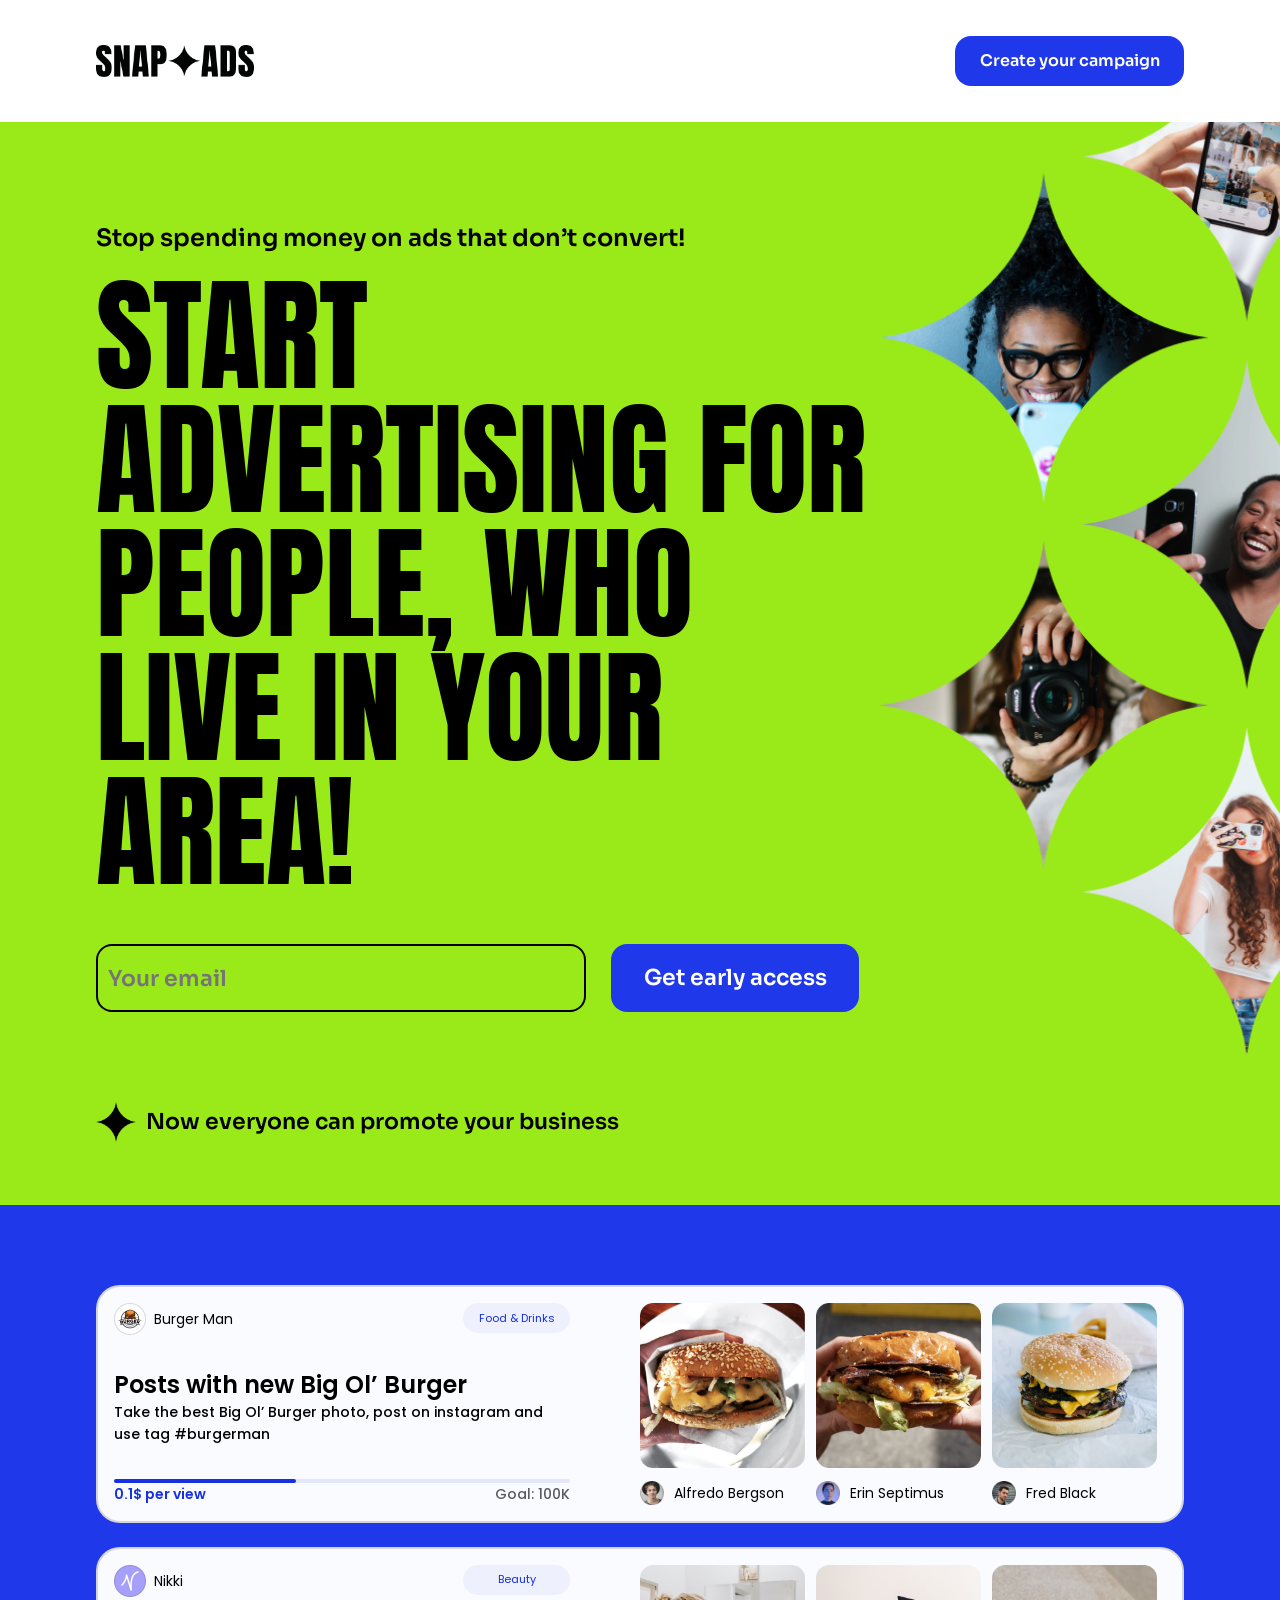
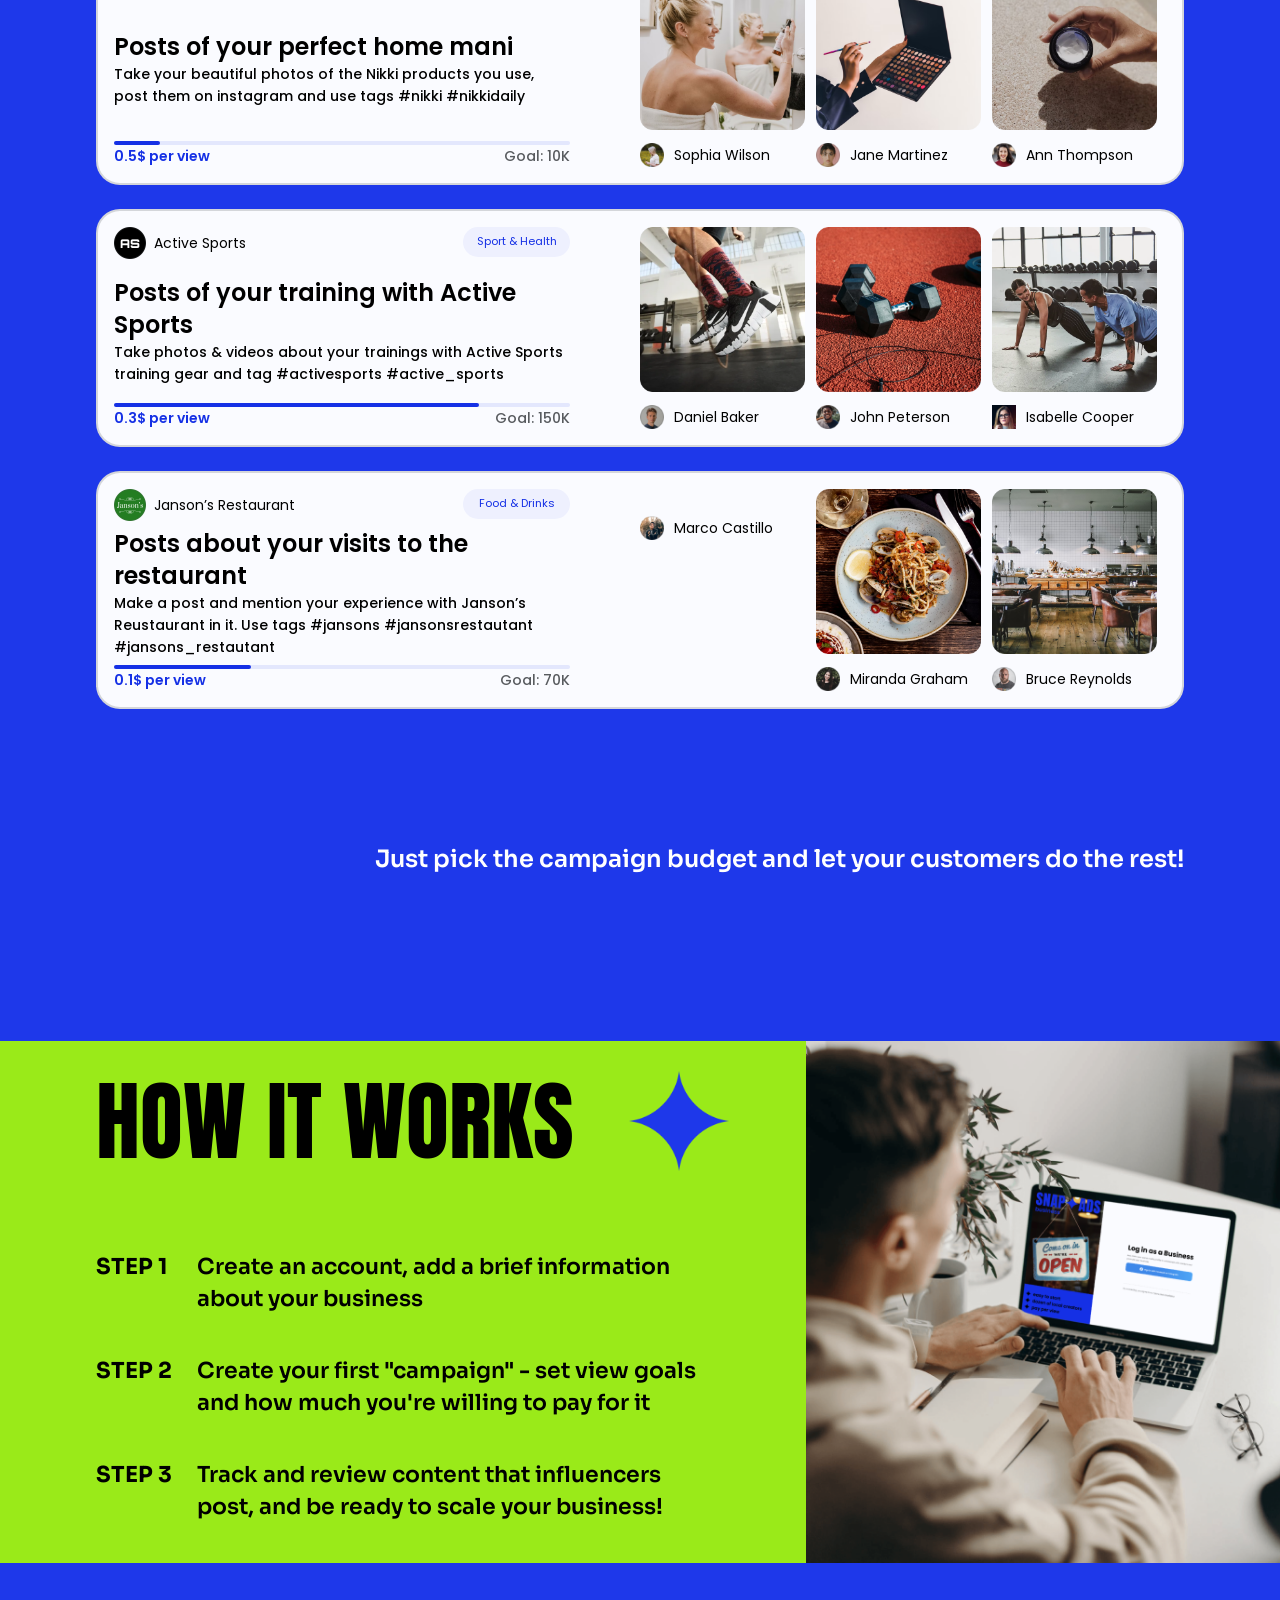
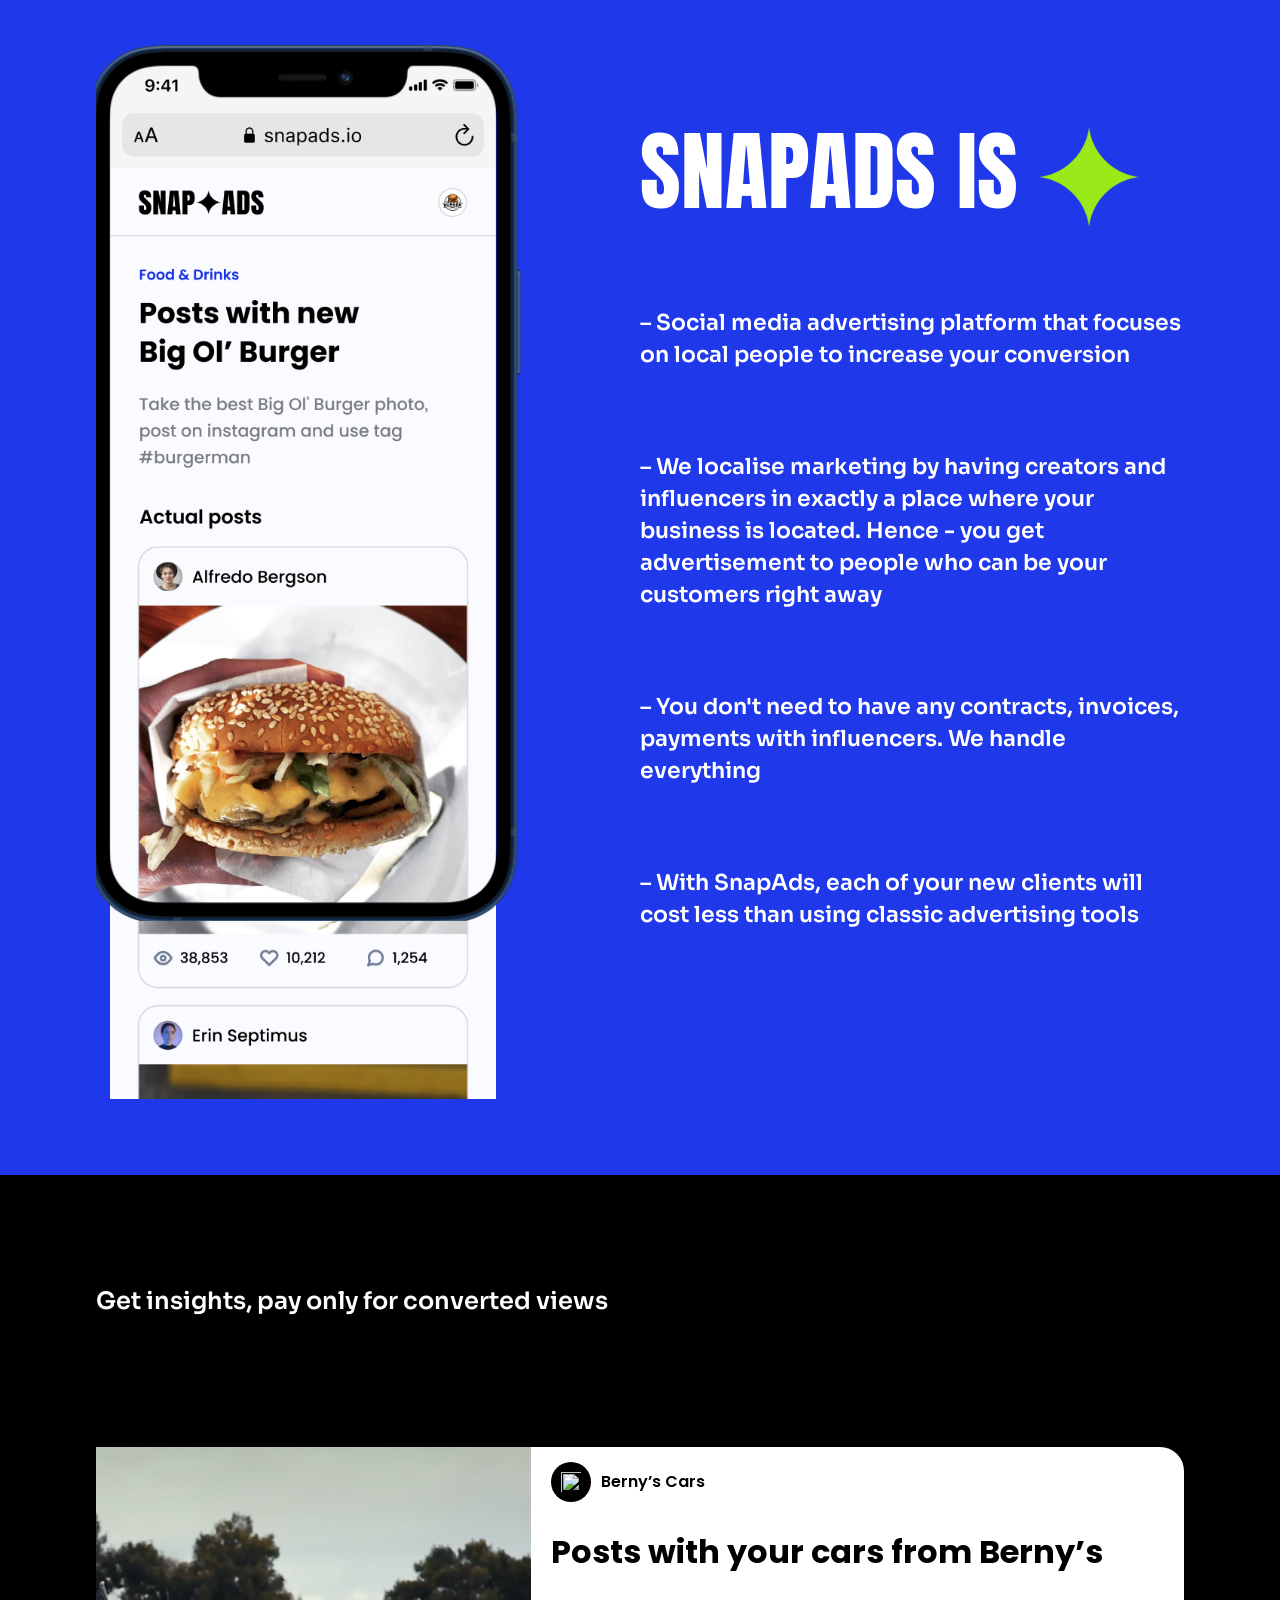
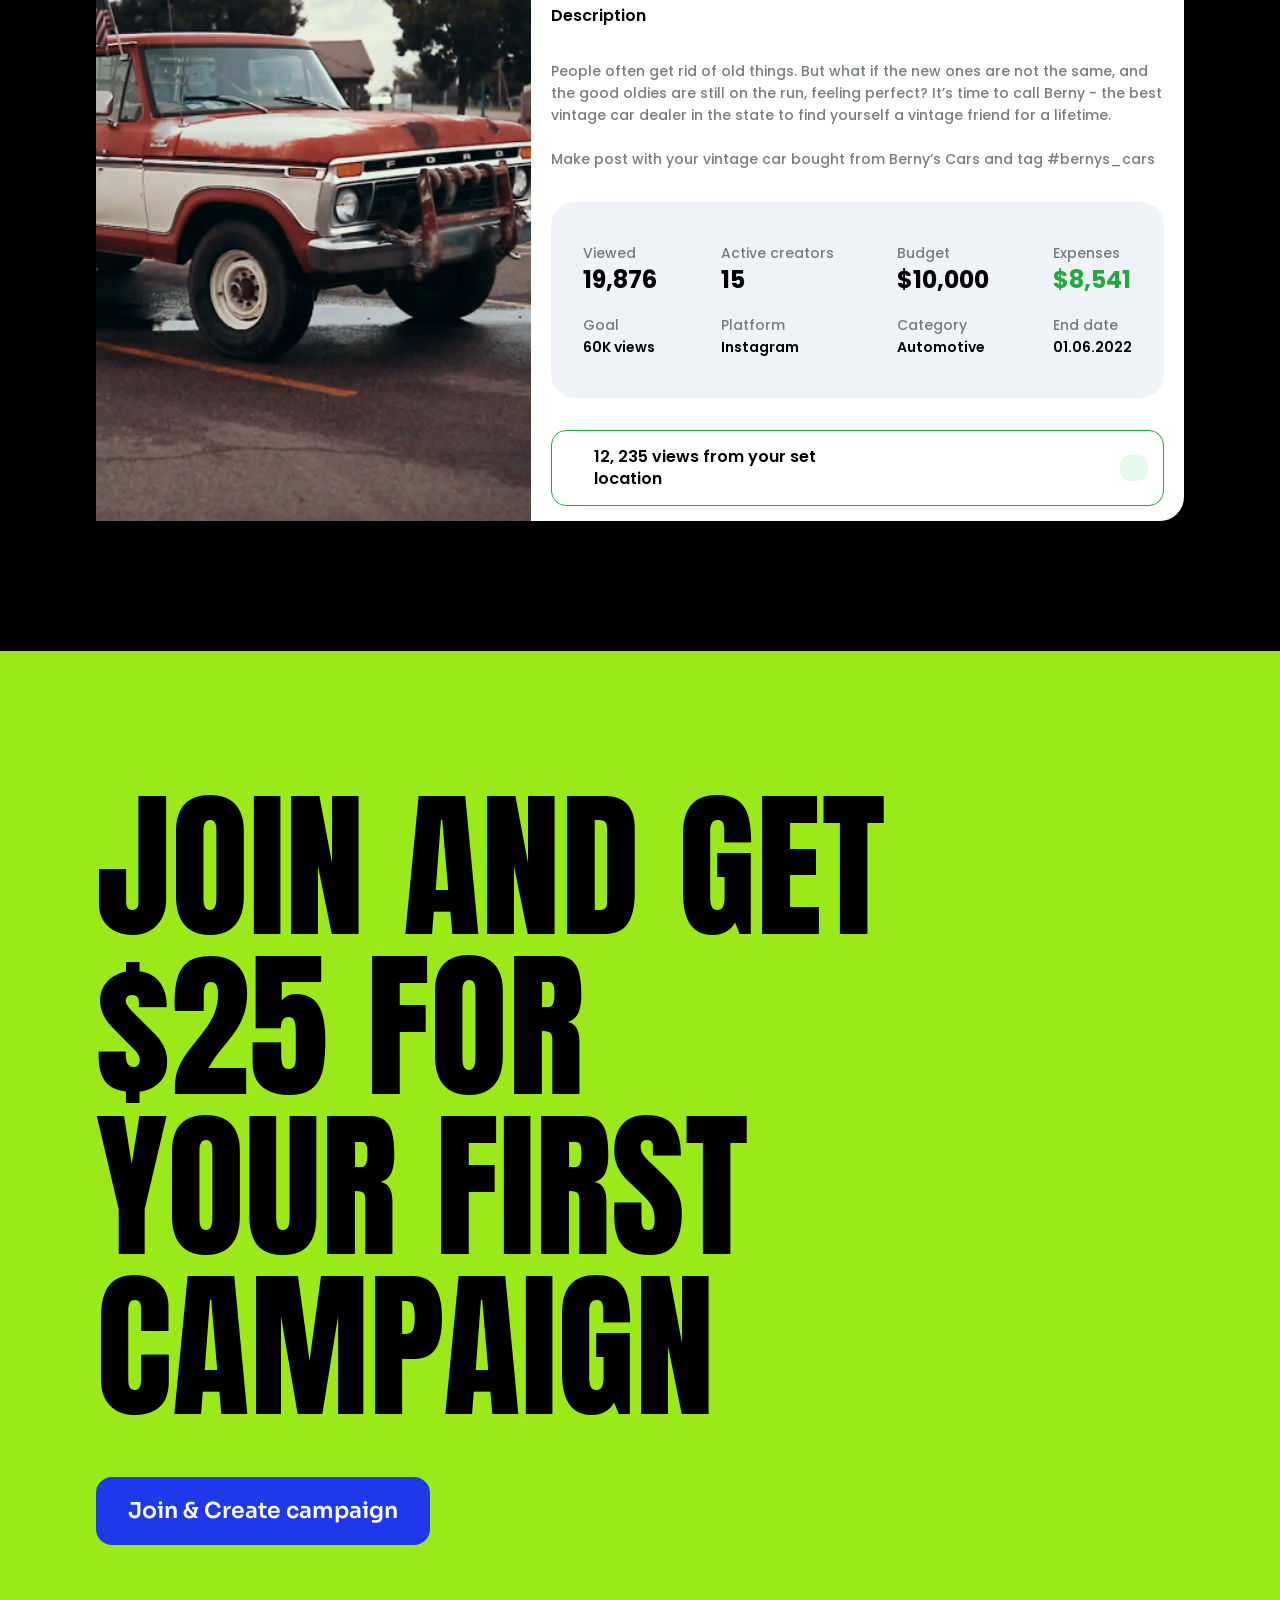
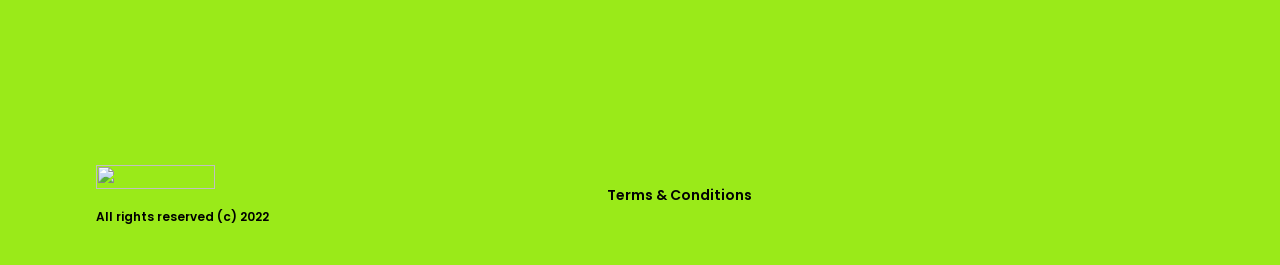
==== snapads_start_page/index.html @ 0f4e650e "change repository" ====
<!DOCTYPE html>
<html lang="en">

<head>
    <meta charset="UTF-8">
    <meta name="viewport" content="width=device-width, initial-scale=1.0" />
    <title></title>
    <link rel="stylesheet" href="style.css">
    <link rel="preconnect" href="https://fonts.googleapis.com">
    <link rel="preconnect" href="https://fonts.gstatic.com" crossorigin>
    <link href="https://fonts.googleapis.com/css2?family=Anton&display=swap" rel="stylesheet">
    <link rel="preconnect" href="https://fonts.googleapis.com">
    <link rel="preconnect" href="https://fonts.gstatic.com" crossorigin>
    <link href="https://fonts.googleapis.com/css2?family=Sora:wght@100;200;300;400;500;600;700;800&display=swap"
        rel="stylesheet">
    <link rel="preconnect" href="https://fonts.googleapis.com">
    <link rel="preconnect" href="https://fonts.gstatic.com" crossorigin>
    <link href="https://fonts.googleapis.com/css2?family=Poppins:wght@100;200;300;400;500;600;700;800;900&display=swap"
        rel="stylesheet">
</head>

<body>
    <div class="wrapper">
        <div class="container">
            <div class="header">
                <div class="header__logo">
                    <img class="header__logo-img" src="img/Logo.png" alt="logo">
                </div>
                <div class="header__button">
                    <a class="header__button-text" href="#">Create your campaign</a>
                </div>
            </div>
        </div>
        <div class="wrapper__access">
            <img class="wrapper__img" src="img/img_transparent_stars.png" alt="">
            <div class="container">
                <div class="access">
                    <h2 class="access__subtitle">Stop spending money on ads that don’t convert!</h2>
                    <h1 class="access__title">START ADVERTISING
                        FOR PEOPLE, who
                        live in your area!</h1>
                    <div class="access__form">
                        <form class="access__form-form" action="#" method="get">
                            <input class="access__form-name" placeholder="Your email" name="username" type="text">
                            <a href="#"><button class="access__form-btn">Get early access</button></a>
                        </form>

                    </div>
                    <p class="access__text">
                        <img class="access__text-img" src="img/Star.png" alt="">Now everyone can promote your business
                    </p>

                </div>
            </div>
        </div>
        <div class="wrapper__posts">
            <div class="container">
                <div class="posts">
                    <div class="posts__items">
                        <div class="posts__info-block">
                            <div class="posts__info-header">
                                <div class="posts__info-headerlogo">
                                    <img class="posts__info-header-ava" src="img/Ellipse 9.png" alt="">
                                    <span class="posts__info-header-name">Burger Man</span>
                                </div>
                                <div class="posts__info-section">Food & Drinks</div>
                            </div>
                            <div class="posts__info-text">
                                <h2 class="posts__info-bigtext">Posts with new Big Ol’ Burger</h2>
                                <p class="posts__info-littletext">Take the best Big Ol’ Burger photo, post on instagram
                                    and
                                    use tag #burgerman</p>
                            </div>
                            <div class="posts__info-bar">
                                <div class="posts__info-line">
                                    <span class="posts__info-barunfill">
                                        <span class="posts__info-barfill" style="width: 40%;"></span>
                                    </span>
                                </div>
                                <div class="posts__info-bartext">
                                    <p class="posts__info-barmany">0.1$ per view</p>
                                    <p class="posts__info-bargoal">Goal: 100K</p>
                                </div>
                            </div>
                        </div>
                        <div class="posts__galery-block">
                            <div class="posts__galery-item">
                                <div class="posts__galery-item-items">
                                    <img class="posts__galery-item-items-pic" src="img/Rectangle 3.png" alt="">
                                </div>
                                <div class="posts__galery-item-img">
                                    <img class="posts__galery-item-img-icon" src="img/Ellipse 9 (1).png" alt="">
                                    <span class="posts__galery-item-icon">Alfredo Bergson</span>
                                </div>
                            </div>
                            <div class="posts__galery-item">
                                <div class="posts__galery-item-items">

                                    <img class="posts__galery-item-items-pic" src="img/Rectangle 2.png" alt="">
                                </div>
                                <div class="posts__galery-item-img">
                                    <img class="posts__galery-item-img-icon" src="img/Ellipse 10.png" alt="">
                                    <span class="posts__galery-item-icon"> Erin Septimus</span>
                                </div>
                            </div>
                            <div class="posts__galery-item">
                                <div class="posts__galery-item-items">
                                    <img class="posts__galery-item-items-pic" src="img/Rectangle 7.png" alt="">
                                </div>
                                <div class="posts__galery-item-img">
                                    <img class="posts__galery-item-img-icon" src="img/Ellipse 10 (1).png" alt="">
                                    <span class="posts__galery-item-icon">Fred Black</span>
                                </div>
                            </div>
                        </div>
                    </div>
                    <div class="posts__items">
                        <div class="posts__info-block">
                            <div class="posts__info-header">
                                <div class="posts__info-headerlogo">
                                    <img class="posts__info-header-ava" src="img/Group 1233 (1).png" alt="">
                                    <span class="posts__info-header-name">Nikki</span>
                                </div>
                                <div class="posts__info-section">Beauty</div>
                            </div>
                            <div class="posts__info-text">
                                <h2 class="posts__info-bigtext">Posts of your perfect home mani</h2>
                                <p class="posts__info-littletext">Take your beautiful photos of the Nikki products you
                                    use,
                                    post them on instagram and use tags #nikki #nikkidaily</p>
                            </div>
                            <div class="posts__info-bar">
                                <div class="posts__info-line">
                                    <span class="posts__info-barunfill">
                                        <span class="posts__info-barfill" style="width: 10%;"></span>
                                    </span>
                                </div>
                                <div class="posts__info-bartext">
                                    <p class="posts__info-barmany">0.5$ per view</p>
                                    <p class="posts__info-bargoal">Goal: 10K</p>
                                </div>
                            </div>
                        </div>
                        <div class="posts__galery-block">
                            <div class="posts__galery-item">
                                <div class="posts__galery-item-items">
                                    <img class="posts__galery-item-items-pic" src="img/Rectangle 7 (1).png" alt="">
                                </div>
                                <div class="posts__galery-item-img">
                                    <img class="posts__galery-item-img-icon" src="img/Ellipse 10 (2).png" alt="">
                                    <span class="posts__galery-item-icon">Sophia Wilson</span>
                                </div>
                            </div>
                            <div class="posts__galery-item">
                                <div class="posts__galery-item-items">
                                    <img class="posts__galery-item-items-pic" src="img/Rectangle 3 (1).png" alt="">
                                </div>
                                <div class="posts__galery-item-img">
                                    <img class="posts__galery-item-img-icon" src="img/Ellipse 9 (2).png" alt="">
                                    <span class="posts__galery-item-icon"> Jane Martinez</span>
                                </div>
                            </div>
                            <div class="posts__galery-item">
                                <div class="posts__galery-item-items">
                                    <img class="posts__galery-item-items-pic" src="img/Rectangle 2 (2).png" alt="">
                                </div>
                                <div class="posts__galery-item-img">
                                    <img class="posts__galery-item-img-icon" src="img/Ellipse 9 (3).png" alt="">
                                    <span class="posts__galery-item-icon">Ann Thompson</span>
                                </div>
                            </div>
                        </div>
                    </div>
                    <div class="posts__items">
                        <div class="posts__info-block">
                            <div class="posts__info-header">
                                <div class="posts__info-headerlogo">
                                    <img class="posts__info-header-ava" src="img/Group 1233.png" alt="">
                                    <span class="posts__info-header-name">Active Sports</span>
                                </div>
                                <div class="posts__info-section">Sport & Health</div>
                            </div>
                            <div class="posts__info-text">
                                <h2 class="posts__info-bigtext">Posts of your training with Active Sports</h2>
                                <p class="posts__info-littletext">Take photos & videos about your trainings with Active
                                    Sports training gear and tag #activesports #active_sports</p>
                            </div>
                            <div class="posts__info-bar">
                                <div class="posts__info-line">
                                    <span class="posts__info-barunfill">
                                        <span class="posts__info-barfill" style="width: 80%;"></span>
                                    </span>
                                </div>
                                <div class="posts__info-bartext">
                                    <p class="posts__info-barmany">0.3$ per view</p>
                                    <p class="posts__info-bargoal">Goal: 150K</p>
                                </div>
                            </div>
                        </div>
                        <div class="posts__galery-block">
                            <div class="posts__galery-item">
                                <div class="posts__galery-item-items">
                                    <img class="posts__galery-item-items-pic" src="img/Rectangle 2 (3).png" alt="">
                                </div>
                                <div class="posts__galery-item-img">
                                    <img class="posts__galery-item-img-icon" src="img/Ellipse 10 (3).png" alt="">
                                    <span class="posts__galery-item-icon">Daniel Baker</span>
                                </div>
                            </div>
                            <div class="posts__galery-item">
                                <div class="posts__galery-item-items">

                                    <img class="posts__galery-item-items-pic" src="img/image 2.png" alt="">
                                </div>
                                <div class="posts__galery-item-img">
                                    <img class="posts__galery-item-img-icon" src="img/Ellipse 9 (4).png" alt="">
                                    <span class="posts__galery-item-icon"> John Peterson</span>
                                </div>
                            </div>
                            <div class="posts__galery-item">
                                <div class="posts__galery-item-items">
                                    <img class="posts__galery-item-items-pic" src="img/Rectangle 3 (2).png" alt="">
                                </div>
                                <div class="posts__galery-item-img">
                                    <img class="posts__galery-item-img-icon" src="img/image 5.png" alt="">
                                    <span class="posts__galery-item-icon">Isabelle Cooper</span>
                                </div>
                            </div>
                        </div>
                    </div>
                    <div class="posts__items">
                        <div class="posts__info-block">
                            <div class="posts__info-header">
                                <div class="posts__info-headerlogo">
                                    <img class="posts__info-header-ava" src="img/Group 1253.png" alt="">
                                    <span class="posts__info-header-name">Janson’s Restaurant</span>
                                </div>
                                <div class="posts__info-section">Food & Drinks</div>
                            </div>
                            <div class="posts__info-text">
                                <h2 class="posts__info-bigtext">Posts about your visits to the restaurant</h2>
                                <p class="posts__info-littletext">Make a post and mention your experience with Janson’s
                                    Reustaurant in it. Use tags #jansons #jansonsrestautant #jansons_restautant
                                </p>
                            </div>
                            <div class="posts__info-bar">
                                <div class="posts__info-line">
                                    <span class="posts__info-barunfill">
                                        <span class="posts__info-barfill" style="width: 30%;"></span>
                                    </span>
                                </div>
                                <div class="posts__info-bartext">
                                    <p class="posts__info-barmany">0.1$ per view</p>
                                    <p class="posts__info-bargoal">Goal: 70K</p>
                                </div>
                            </div>
                        </div>
                        <div class="posts__galery-block">
                            <div class="posts__galery-item">
                                <div class="posts__galery-item-items">
                                    <img class="posts__galery-item-items-pic"
                                        src="/SnapAds Start page/img/Rectangle 20.png" alt="">
                                </div>
                                <div class="posts__galery-item-img">
                                    <img class="posts__galery-item-img-icon" src="img/Ellipse 30.png" alt="">
                                    <span class="posts__galery-item-icon">Marco Castillo</span>
                                </div>
                            </div>
                            <div class="posts__galery-item">
                                <div class="posts__galery-item-items">

                                    <img class="posts__galery-item-items-pic" src="img/Rectangle 70.png" alt="">
                                </div>
                                <div class="posts__galery-item-img">
                                    <img class="posts__galery-item-img-icon" src="img/Ellipse 32.png" alt="">
                                    <span class="posts__galery-item-icon"> Miranda Graham</span>
                                </div>
                            </div>
                            <div class="posts__galery-item">
                                <div class="posts__galery-item-items">
                                    <img class="posts__galery-item-items-pic" src="img/Rectangle 30.png" alt="">
                                </div>
                                <div class="posts__galery-item-img">
                                    <img class="posts__galery-item-img-icon" src="img/Ellipse 31.png" alt="">
                                    <span class="posts__galery-item-icon">Bruce Reynolds</span>
                                </div>
                            </div>
                        </div>
                    </div>
                    <p class="posts__text">Just pick the campaign budget and let your customers do the rest!</p>
                </div>
            </div>
        </div>
        <div class="wrapper__steps">

            <div class="steps__steps">
                <div class="steps__title">HOW IT WORKS <img class="steps__star" src="img/Star (1).png" alt=""></div>
                <div class="steps__subtitle">
                    <span class="steps__h">STEP 1</span>
                    <span class="steps__p">Create an account, add a brief information
                        about your business</span>
                </div>
                <div class="steps__subtitle">
                    <span class="steps__h">STEP 2</span>
                    <span class="steps__p">Create your first "campaign" - set view goals and how much you're willing
                        to pay for it
                    </span>
                </div>
                <div class="steps__subtitle">
                    <span class="steps__h">STEP 3</span>
                    <span class="steps__p">Track and review content that influencers post, and be ready to scale
                        your business!
                    </span>
                </div>
            </div>
            <div class="steps__img"></div>

        </div>
        <div class="wrapper__is">
            <div class="container">
                <div class="is__scroll">
                    <div class="is__scroll-img">
                        <img class="is__scroll-bg" src="img/image 3.png" alt="">
                        <img class="is__scroll-mob" src="img/320 - campaign page.png" alt="">
                    </div>

                </div>


                <div class="is__info">
                    <div class="is__info-title">
                        SNAPADS IS <img class="is__star" src="img/Star g.png" alt="">
                    </div>
                    <ul class="is__info-list">
                        <li class="is__info-li"> &ndash; Social media advertising platform that focuses on local people
                            to increase your conversion</li>
                        <li class="is__info-li"> &ndash; We localise marketing by having creators and influencers in
                            exactly a place where your business is located. Hence - you get advertisement to people who
                            can be your customers right away
                        </li>
                        <li class="is__info-li">&ndash; You don't need to have any contracts, invoices, payments with
                            influencers. We handle everything
                        </li>
                        <li class="is__info-li">&ndash; With SnapAds, each of your new clients will cost less than using
                            classic advertising tools
                        </li>
                    </ul>

                </div>

            </div>
        </div>
        <div class="views">
            <div class="wrapper__vivews">
                <div class="views__starsr">
                    <img src="/SnapAds Start page/img/Union.png" alt="">
                </div>
                <div class="views__starsl">
                    <img src="/SnapAds Start page/img/Union (1).png" alt="">
                </div>
                <div class="container">
                    <p class="views__text">Get insights, pay only for converted views</p>
                    <div class="views__columns">
                        <div class="views__columns-left">

                        </div>
                        <div class="views__columns-right">
                            <div class="columns__info">
                                <div class="info__user">
                                    <div class="info__logo">
                                        <img class="info__logo-img" src="/SnapAds Start page/img/B.png" alt="">
                                    </div>
                                    <div class="info__name">Berny’s Cars</div>
                                </div>
                                <div class="info__title">Posts with your cars from Berny’s</div>
                                <div class="info__subtitle">Description</div>
                                <div class="info__text">People often get rid of old things. But what if the new ones are
                                    not the same, and the good oldies are still on the run, feeling perfect? It’s time
                                    to call Berny - the best vintage car dealer in the state to find yourself a vintage
                                    friend for a lifetime.<br>
                                    <br>
                                    Make post with your vintage car bought from Berny’s Cars and tag #bernys_cars
                                </div>
                            </div>
                            <div class="columns__analytics">
                                <div class="columns__column">
                                    <div class="column__header">Viewed</div>
                                    <div class="column__num">19,876</div>
                                    <div class="column__header">Goal</div>
                                    <div class="column__header-sec">60K views</div>
                                </div>
                                <div class="columns__column">
                                    <div class="column__header">Active creators</div>
                                    <div class="column__num">15</div>
                                    <div class="column__header">Platform</div>
                                    <div class="column__header-sec">Instagram</div>
                                </div>
                                <div class="columns__column">
                                    <div class="column__header">Budget</div>
                                    <div class="column__num">$10,000</div>
                                    <div class="column__header">Category</div>
                                    <div class="column__header-sec">Automotive</div>
                                </div>
                                <div class="columns__column">
                                    <div class="column__header">Expenses</div>
                                    <div class="column__num_color">$8,541</div>
                                    <div class="column__header">End date</div>
                                    <div class="column__header-sec">01.06.2022</div>
                                </div>
                            </div>
                            <div class="columns__view">
                                <div class="view__eye">
                                    <img class="view__eye-img" src="/SnapAds Start page/img/Group 3.png" alt="">
                                </div>
                                <div class="view__text">12, 235 views from your set location</div>
                                <div class="view__done">
                                    <img class="view__done-img" src="/SnapAds Start page/img/Vector.svg" alt="">
                                </div>
                            </div>
                        </div>

                    </div>
                </div>
            </div>
        </div>
        <div class="join">
            <div class="wrapper__join">
                <div class="join__img">
                    <img class="join__img-img" src="/SnapAds Start page/img/stars__three.png" alt="">
                </div>
                <div class="container">
                    <div class="join__title">JOIN AND GET
                        $25 FOR YOUR
                        FIRST CAMPAIGN</div>

                    <a class="join__btn-btn" href="#">Join & Create campaign</a>

                </div>
            </div>
        </div>
        <footer class="footer-wrapper">
            <div class="container">
                <div class="footer">

                    <div class="footer__logo">
                        <img class="footer__img" src="/SnapAds Start page/img/Logo.png"></img>
                        <div class="footer__logo-text">
                            All rights reserved (c) 2022
                        </div>
                    </div>
                    <div class="footer__body">
                        <a href="#" class="footer__body-text">
                            Terms & Conditions
                        </a>
                    </div>
                    <div class="footer__social">
                        <a href=""><img class="footer__social-icon" src="/SnapAds Start page/img/inst.png" alt=""></a>
                        <a href=""><img class="footer__social-icon" src="/SnapAds Start page/img/twi.png" alt=""></a>
                        <a href=""><img class="footer__social-icon_f" src="/SnapAds Start page/img/fac.png" alt=""></a>
                    </div>
                </div>
            </div>
        </footer>

    </div>
    </div>
    <script>

    </script>
</body>
---- snapads_start_page/style.css ----
* {
  padding: 0;
  margin: 0;
  border: 0;
  -webkit-box-sizing: border-box;
          box-sizing: border-box;
}

*,
*:before,
*:after {
  -webkit-box-sizing: border-box;
  box-sizing: border-box;
}

:focus,
:active {
  outline: none;
}

a:focus,
a:active {
  outline: none;
}

nav,
footer,
header,
aside {
  display: block;
}

html,
body {
  height: 100%;
  width: 100%;
  font-size: 100%;
  line-height: 1;
  font-size: 14px;
  -ms-text-size-adjust: 100%;
  -moz-text-size-adjust: 100%;
  -webkit-text-size-adjust: 100%;
}

input,
button,
textarea {
  font-family: inherit;
}

input::-ms-clear {
  display: none;
}

button {
  cursor: pointer;
}

button ::-moz-focus-inner {
  padding: 0;
  border: 0;
}

a,
a:visited {
  text-decoration: none;
}

a:hover {
  text-decoration: none;
}

ul li {
  list-style: none;
}

img {
  vertical-align: top;
}

h1,
h2,
h3,
h4,
h5,
h6 {
  font-size: inherit;
  font-weight: 400;
}

.wrapper {
  font-family: 'Poppins';
}

.container {
  display: -webkit-box;
  display: -ms-flexbox;
  display: flex;
  max-width: 1440px;
  -ms-flex-wrap: wrap;
      flex-wrap: wrap;
  margin: 0 auto;
  padding: 0 96px;
}

@media (max-width: 720px) {
  .container {
    padding: 0 16px;
  }
}

@media (max-width: 960px) {
  .container {
    padding: 0 40px;
  }
}

.header {
  display: -webkit-box;
  display: -ms-flexbox;
  display: flex;
  -webkit-box-pack: justify;
      -ms-flex-pack: justify;
          justify-content: space-between;
  -webkit-box-align: center;
      -ms-flex-align: center;
          align-items: center;
  width: 100%;
  margin: 36px 0;
}

.header__logo-img {
  width: 158px;
  height: 32px;
}

.header__button {
  width: 229px;
  height: 50px;
  background-color: #1E38EA;
  border-radius: 16px;
  text-align: center;
}

.header__button-text {
  font-family: 'Sora';
  font-style: normal;
  font-weight: 600;
  font-size: 16px;
  line-height: 50px;
  -webkit-font-feature-settings: 'ss03' on;
          font-feature-settings: 'ss03' on;
  color: #FFFFFF;
  text-align: center;
}

.header__button:hover {
  background-color: #0e28ce;
}

.wrapper__access {
  background-color: #9AEA19;
  position: relative;
  overflow: hidden;
  z-index: 2;
}

.wrapper__img {
  display: block;
  position: absolute;
  right: -116px;
  width: 517px;
  position: absolute;
  top: -130px;
}

@media (max-width: 720px) {
  .wrapper__img {
    display: none;
  }
}

.access {
  display: -webkit-box;
  display: -ms-flexbox;
  display: flex;
  -webkit-box-orient: vertical;
  -webkit-box-direction: normal;
      -ms-flex-direction: column;
          flex-direction: column;
  width: 71%;
  margin: 100px 0 63px 0;
  z-index: 1;
}

@media (max-width: 720px) {
  .access .access__form-form {
    display: -webkit-box;
    display: -ms-flexbox;
    display: flex;
    -webkit-box-orient: vertical;
    -webkit-box-direction: normal;
        -ms-flex-direction: column;
            flex-direction: column;
  }
  .access .access__form-btn {
    margin: 20px 0;
    width: 100%;
  }
  .access .access__form-name {
    display: -webkit-box;
    display: -ms-flexbox;
    display: flex;
    width: 100%;
  }
  .access .access__title {
    font-size: 80px;
    line-height: 103px;
  }
}

@media (max-width: 480px) {
  .access {
    width: 100%;
  }
  .access .access__form-form {
    -webkit-box-orient: vertical;
    -webkit-box-direction: normal;
        -ms-flex-direction: column;
            flex-direction: column;
  }
  .access .access__form-btn {
    margin: 25px 0 0 0;
  }
}

.access__subtitle {
  font-family: 'Sora';
  font-style: normal;
  font-weight: 600;
  font-size: 24px;
  line-height: 32px;
  color: black;
  margin: 0 0 20px 0;
}

.access__title {
  font-family: 'Anton';
  font-style: normal;
  font-weight: 400;
  font-size: 124px;
  line-height: 124px;
  text-transform: uppercase;
}

.access__form-form {
  margin: 50px 0 90px 0;
  display: -webkit-box;
  display: -ms-flexbox;
  display: flex;
}

.access__form-name {
  color: rgba(2, 3, 3, 0.5);
  height: 68px;
  border: 2px solid black;
  border-radius: 16px;
  width: 490px;
  padding: 0 0 0 10px;
  background-color: #9AEA19;
  font-family: 'Sora';
  font-style: normal;
  font-weight: 600;
  font-size: 22px;
  line-height: 32px;
}

.access__form-btn {
  width: 248px;
  height: 68px;
  background: #1E38EA;
  border-radius: 16px;
  color: #FFFFFF;
  font-family: 'Sora';
  font-style: normal;
  font-weight: 600;
  font-size: 22px;
  line-height: 32px;
  margin: 0 0 0 25px;
}

.access__form-btn:hover {
  background-color: #122ac8;
}

.access__text {
  -webkit-box-align: center;
      -ms-flex-align: center;
          align-items: center;
  display: -webkit-box;
  display: -ms-flexbox;
  display: flex;
  font-family: 'Sora';
  font-style: normal;
  font-weight: 600;
  font-size: 22px;
  line-height: 32px;
}

.access__text-img {
  width: 40px;
  height: 40px;
  margin: 0 10px 0 0;
}

.wrapper__posts {
  background-color: #1E38EA;
}

.posts {
  display: -webkit-box;
  display: -ms-flexbox;
  display: flex;
  -webkit-box-orient: vertical;
  -webkit-box-direction: normal;
      -ms-flex-direction: column;
          flex-direction: column;
  width: 100%;
  padding: 80px 0 56px 0;
}

.posts__items {
  display: -webkit-box;
  display: -ms-flexbox;
  display: flex;
  -webkit-box-pack: justify;
      -ms-flex-pack: justify;
          justify-content: space-between;
  border: 2px solid rgba(88, 91, 95, 0.23);
  border-radius: 24px;
  background-color: #FAFBFF;
  padding: 16px;
  margin-bottom: 24px;
  font-family: Poppins;
}

@media (max-width: 720px) {
  .posts__items .posts__galery-block {
    -webkit-box-orient: vertical;
    -webkit-box-direction: normal;
        -ms-flex-direction: column;
            flex-direction: column;
    width: 100%;
  }
  .posts__items .posts__galery-block .posts__galery-item {
    width: 100%;
  }
  .posts__items .posts__galery-block .posts__galery-item:last-child {
    display: none;
  }
}

@media (max-width: 960px) {
  .posts__items {
    -webkit-box-orient: vertical;
    -webkit-box-direction: normal;
        -ms-flex-direction: column;
            flex-direction: column;
  }
  .posts__items .posts__info-block {
    width: 100%;
    padding-right: 0;
  }
  .posts__items .posts__galery-block {
    width: 100%;
    margin: 16px 0;
  }
}

.posts__items:hover {
  border: 2px solid black;
  border-radius: 24px;
}

.posts__info-block {
  display: -webkit-box;
  display: -ms-flexbox;
  display: flex;
  -webkit-box-orient: vertical;
  -webkit-box-direction: normal;
      -ms-flex-direction: column;
          flex-direction: column;
  width: 50%;
  padding-right: 70px;
  -webkit-box-pack: justify;
      -ms-flex-pack: justify;
          justify-content: space-between;
}

.posts__info-header {
  display: -webkit-box;
  display: -ms-flexbox;
  display: flex;
  -webkit-box-pack: justify;
      -ms-flex-pack: justify;
          justify-content: space-between;
}

.posts__info-header-ava {
  width: 32px;
  height: 32px;
}

.posts__info-header-name {
  margin-left: 8px;
}

.posts__info-headerlogo {
  display: -webkit-box;
  display: -ms-flexbox;
  display: flex;
  -webkit-box-align: center;
      -ms-flex-align: center;
          align-items: center;
}

.posts__info-section {
  display: -webkit-box;
  display: -ms-flexbox;
  display: flex;
  -webkit-box-orient: horizontal;
  -webkit-box-direction: normal;
      -ms-flex-direction: row;
          flex-direction: row;
  -webkit-box-pack: center;
      -ms-flex-pack: center;
          justify-content: center;
  -webkit-box-align: center;
      -ms-flex-align: center;
          align-items: center;
  padding: 8px 12px;
  width: 107px;
  height: 30px;
  background: rgba(21, 48, 229, 0.05);
  border-radius: 16px;
  color: #1530E5;
  font-family: 'Poppins';
  font-size: 11px;
}

.posts__info-bigtext {
  font-family: 'Poppins';
  font-style: normal;
  font-weight: 600;
  font-size: 24px;
  line-height: 32px;
  color: black;
}

.posts__info-littletext {
  font-family: 'Poppins';
  font-style: normal;
  font-weight: 500;
  font-size: 14px;
  line-height: 22px;
}

.posts__info-bar {
  display: -webkit-box;
  display: -ms-flexbox;
  display: flex;
  width: 100%;
  -webkit-box-orient: vertical;
  -webkit-box-direction: normal;
      -ms-flex-direction: column;
          flex-direction: column;
}

.posts__info-line {
  width: 100%;
  margin: 0 auto;
}

.posts__info-barunfill {
  height: 4px;
  display: block;
  background: rgba(21, 48, 229, 0.1);
  width: 100%;
  border-radius: 32px;
}

.posts__info-barfill {
  height: 4px;
  display: block;
  background: #1530E5;
  border-radius: 8px;
  width: 0;
  -webkit-transition: width .8s ease;
  transition: width .8s ease;
  -webkit-animation: progressbar 7s infinite;
  animation: progressbar 7s infinite;
}

.posts__info-bartext {
  display: -webkit-box;
  display: -ms-flexbox;
  display: flex;
  -webkit-box-pack: justify;
      -ms-flex-pack: justify;
          justify-content: space-between;
}

.posts__info-barmany {
  font-family: 'Poppins';
  font-style: normal;
  font-weight: 600;
  font-size: 14px;
  line-height: 22px;
  color: #1530E5;
}

.posts__info-bargoal {
  font-family: 'Poppins';
  font-style: normal;
  font-weight: 500;
  font-size: 14px;
  line-height: 22px;
  color: #585B5F;
}

.posts__galery-block {
  display: -webkit-box;
  display: -ms-flexbox;
  display: flex;
  -webkit-box-pack: justify;
      -ms-flex-pack: justify;
          justify-content: space-between;
  width: 50%;
}

.posts__galery-item {
  display: -webkit-box;
  display: -ms-flexbox;
  display: flex;
  width: 33%;
  -webkit-box-orient: vertical;
  -webkit-box-direction: normal;
      -ms-flex-direction: column;
          flex-direction: column;
}

.posts__galery-item-items {
  margin-bottom: 13px;
}

.posts__galery-item-items-pic {
  width: 95%;
  height: auto;
}

.posts__galery-item-img {
  display: -webkit-box;
  display: -ms-flexbox;
  display: flex;
  -webkit-box-align: center;
      -ms-flex-align: center;
          align-items: center;
}

.posts__galery-item-img-icon {
  width: 24px;
  height: 24px;
}

.posts__galery-item-icon {
  margin-left: 10px;
}

.posts__text {
  font-family: 'Sora';
  font-style: normal;
  font-weight: 600;
  font-size: 24px;
  line-height: 32px;
  color: #FFFFFF;
  text-align: end;
  margin: 110px 0;
}

.wrapper__steps {
  background-color: #9AEA19;
  display: -webkit-box;
  display: -ms-flexbox;
  display: flex;
}

@media (max-width: 960px) {
  .wrapper__steps {
    height: 500px;
  }
}

@media (max-width: 720px) {
  .wrapper__steps {
    -webkit-box-orient: vertical;
    -webkit-box-direction: reverse;
        -ms-flex-direction: column-reverse;
            flex-direction: column-reverse;
    height: 862px;
  }
  .wrapper__steps .steps__img {
    height: 500px;
    width: 100%;
  }
}

.steps__steps {
  display: -webkit-box;
  display: -ms-flexbox;
  display: flex;
  -webkit-box-orient: vertical;
  -webkit-box-direction: normal;
      -ms-flex-direction: column;
          flex-direction: column;
  width: 60%;
  margin-left: 96px;
}

@media (max-width: 960px) {
  .steps__steps {
    margin-left: 40px;
  }
  .steps__steps .steps__title {
    font-size: 65px;
    line-height: 64px;
    margin: 20px 0 50px 0;
  }
  .steps__steps .steps__star {
    margin: 0 25px;
  }
  .steps__steps .steps__subtitle {
    margin: 0 40px 20px 0;
  }
  .steps__steps .steps__h {
    font-size: 17px;
    line-height: 22px;
    margin: 0 20px 20px 0;
  }
  .steps__steps .steps__p {
    font-size: 17px;
    line-height: 22px;
  }
}

@media (max-width: 720px) {
  .steps__steps {
    width: 100%;
    margin: 0;
    padding: 0 33px;
  }
}

.steps__title {
  -webkit-box-align: center;
      -ms-flex-align: center;
          align-items: center;
  display: -webkit-box;
  display: -ms-flexbox;
  display: flex;
  font-family: 'Anton';
  font-style: normal;
  font-weight: 400;
  font-size: 88px;
  line-height: 88px;
  margin: 30px 0 80px 0;
}

.steps__star {
  width: 100px;
  height: 100px;
  margin: 0 55px;
}

.steps__subtitle {
  display: -webkit-box;
  display: -ms-flexbox;
  display: flex;
  margin: 0 96px 40px 0;
}

.steps__h {
  font-family: 'Sora';
  font-style: normal;
  font-weight: 700;
  font-size: 22px;
  line-height: 32px;
  margin: 0 20px 20px 0;
  min-width: 81px;
}

.steps__p {
  font-family: 'Sora';
  font-style: normal;
  font-weight: 600;
  font-size: 22px;
  line-height: 32px;
}

.steps__img {
  background-image: url("img/Rectangle 9.png");
  background-repeat: no-repeat;
  background-size: cover;
  display: -webkit-box;
  display: -ms-flexbox;
  display: flex;
  width: 40%;
}

.wrapper__is {
  background-color: #1E38EA;
  width: 100%;
}

.is {
  display: -webkit-box;
  display: -ms-flexbox;
  display: flex;
}

.is__scroll {
  width: 50%;
  z-index: 2;
  margin: 76px 0;
  overflow: hidden;
}

.is__scroll-img {
  position: relative;
}

.is__scroll-bg {
  z-index: 2;
  display: block;
  position: absolute;
  width: 93%;
  left: -8.4%;
}

.is__scroll-mob {
  display: block;
  position: absolute;
  width: 71%;
  padding: 4% 0;
  right: 26.5%;
}

.is__info {
  width: 50%;
  display: -webkit-box;
  display: -ms-flexbox;
  display: flex;
  -webkit-box-orient: vertical;
  -webkit-box-direction: normal;
      -ms-flex-direction: column;
          flex-direction: column;
  margin: 164px 0;
}

@media (max-width: 720px) {
  .is__info .is__info-title {
    font-size: 60px;
  }
}

.is__info-title {
  font-family: 'Anton';
  font-style: normal;
  font-weight: 400;
  font-size: 88px;
  line-height: 88px;
  color: #FFFFFF;
}

.is__star {
  width: 100px;
  height: 100px;
}

.is__info-list {
  font-family: 'Sora';
  font-style: normal;
  font-weight: 600;
  font-size: 22px;
  line-height: 32px;
  color: #FFFFFF;
}

.is__info-li {
  margin: 80px 0;
}

.views {
  display: -webkit-box;
  display: -ms-flexbox;
  display: flex;
  background-color: black;
}

@media (max-width: 720px) {
  .views .views__columns {
    -webkit-box-orient: vertical;
    -webkit-box-direction: normal;
        -ms-flex-direction: column;
            flex-direction: column;
    margin: 50px 0;
  }
  .views .views__columns-left {
    width: 100%;
    height: 600px;
    margin-bottom: 50px;
  }
  .views .views__columns-right {
    width: 100%;
    border-radius: 0 0 24px 24px;
  }
}

.views__starsr {
  position: absolute;
  Width: 367px;
  Height: 485.89px;
  top: -50%;
  display: block;
  right: 10%;
}

.views__starsl {
  position: absolute;
  Width: 367px;
  Height: 257px;
  left: -5%;
  bottom: 8%;
}

.views__text {
  display: -webkit-box;
  display: -ms-flexbox;
  display: flex;
  font-family: 'Sora';
  font-style: normal;
  font-weight: 600;
  font-size: 24px;
  line-height: 32px;
  color: #FFFFFF;
  margin-top: 110px;
  z-index: 2;
}

.views__columns {
  display: -webkit-box;
  display: -ms-flexbox;
  display: flex;
  margin: 130px 0;
  z-index: 2;
  width: 100%;
}

.views__columns-left {
  background-image: url("img/car.png");
  background-repeat: no-repeat;
  background-size: cover;
  background-position: center right;
  display: -webkit-box;
  display: -ms-flexbox;
  display: flex;
  width: 40%;
  height: 100%;
}

.views__columns-right {
  display: -webkit-box;
  display: -ms-flexbox;
  display: flex;
  -webkit-box-orient: vertical;
  -webkit-box-direction: normal;
      -ms-flex-direction: column;
          flex-direction: column;
  width: 60%;
  background-color: #FFFFFF;
  border-radius: 0 24px 24px 0;
}

.wrapper__vivews {
  background-color: black;
  position: relative;
  overflow: hidden;
}

.columns {
  display: -webkit-box;
  display: -ms-flexbox;
  display: flex;
  -webkit-box-orient: vertical;
  -webkit-box-direction: normal;
      -ms-flex-direction: column;
          flex-direction: column;
}

.columns__info {
  display: -webkit-box;
  display: -ms-flexbox;
  display: flex;
  -webkit-box-orient: vertical;
  -webkit-box-direction: normal;
      -ms-flex-direction: column;
          flex-direction: column;
}

.columns__analytics {
  display: -webkit-box;
  display: -ms-flexbox;
  display: flex;
  background-color: #EFF2F6;
  border-radius: 24px;
  -ms-flex-pack: distribute;
      justify-content: space-around;
  margin: 17px 20px;
  padding: 20px 0;
}

@media (max-width: 480px) {
  .columns__analytics {
    -ms-flex-wrap: wrap;
        flex-wrap: wrap;
  }
  .columns__analytics .columns__column {
    width: 35%;
    margin: 15px 15px;
  }
  .columns__analytics .column__header {
    font-size: 11px;
  }
}

.columns__column {
  display: -webkit-box;
  display: -ms-flexbox;
  display: flex;
  -webkit-box-orient: vertical;
  -webkit-box-direction: normal;
      -ms-flex-direction: column;
          flex-direction: column;
  padding: 20px 0;
}

.columns__view {
  display: -webkit-box;
  display: -ms-flexbox;
  display: flex;
  border: 1px solid #20AA3E;
  border-radius: 15px;
  margin: 15px 20px;
  -webkit-box-align: center;
      -ms-flex-align: center;
          align-items: center;
  padding: 15px;
}

@media (max-width: 480px) {
  .columns__view .view__text {
    font-size: 12px;
    line-height: 22px;
  }
  .columns__view .view__done {
    margin-left: 30%;
  }
}

.info {
  display: -webkit-box;
  display: -ms-flexbox;
  display: flex;
  -webkit-box-orient: vertical;
  -webkit-box-direction: normal;
      -ms-flex-direction: column;
          flex-direction: column;
}

.info__user {
  display: -webkit-box;
  display: -ms-flexbox;
  display: flex;
  -webkit-box-align: center;
      -ms-flex-align: center;
          align-items: center;
  margin: 15px 20px;
}

.info__logo {
  background-color: black;
  border-radius: 50%;
  margin-right: 10px;
}

.info__logo-img {
  width: 40px;
  height: 40px;
  padding: 10px;
}

.info__name {
  font-family: 'Poppins';
  font-style: normal;
  font-weight: 600;
  font-size: 16px;
  line-height: 28px;
  color: black;
}

.info__title {
  font-family: 'Poppins';
  font-style: normal;
  font-weight: 700;
  font-size: 32px;
  line-height: 40px;
  margin: 15px 20px;
}

.info__subtitle {
  font-family: 'Poppins';
  font-style: normal;
  font-weight: 600;
  font-size: 16px;
  line-height: 28px;
  margin: 15px 20px;
}

.info__text {
  font-family: 'Poppins';
  font-style: normal;
  font-weight: 500;
  font-size: 14px;
  line-height: 22px;
  color: rgba(88, 91, 95, 0.8);
  margin: 15px 20px;
}

.column {
  display: -webkit-box;
  display: -ms-flexbox;
  display: flex;
  -webkit-box-orient: vertical;
  -webkit-box-direction: normal;
      -ms-flex-direction: column;
          flex-direction: column;
}

.column__header {
  font-family: 'Poppins';
  font-style: normal;
  font-weight: 500;
  font-size: 14px;
  line-height: 22px;
  color: rgba(88, 91, 95, 0.8);
}

.column__num {
  font-family: 'Poppins';
  font-style: normal;
  font-weight: 700;
  font-size: 24px;
  line-height: 32px;
  color: black;
  margin-bottom: 18px;
}

.column__num_color {
  color: #20AA3E;
  font-family: 'Poppins';
  font-style: normal;
  font-weight: 700;
  font-size: 24px;
  line-height: 32px;
  margin-bottom: 18px;
}

.column__header-sec {
  font-family: 'Poppins';
  font-style: normal;
  font-weight: 600;
  font-size: 14px;
  line-height: 22px;
  color: black;
}

.view {
  display: -webkit-box;
  display: -ms-flexbox;
  display: flex;
}

.view__eye {
  margin-right: 10px;
}

.view__eye-img {
  width: 17px;
  height: 13px;
}

.view__text {
  font-family: 'Poppins';
  font-style: normal;
  font-weight: 600;
  font-size: 16px;
  line-height: 22px;
  color: black;
}

.view__done {
  display: -webkit-box;
  display: -ms-flexbox;
  display: flex;
  width: 32px;
  height: 26px;
  background-color: rgba(0, 199, 76, 0.1);
  border-radius: 10px;
  -webkit-box-align: center;
      -ms-flex-align: center;
          align-items: center;
  -webkit-box-pack: center;
      -ms-flex-pack: center;
          justify-content: center;
  margin-left: 47%;
}

.view__done-img {
  width: 11px;
  height: 8px;
}

.join {
  background-color: #9AEA19;
  overflow: hidden;
}

@media (max-width: 720px) {
  .join .join__img-img {
    width: 79%;
    right: -35%;
  }
  .join .join__title {
    font-size: 90px;
    line-height: 105px;
  }
}

@media (max-width: 480px) {
  .join .join__title {
    font-size: 60px;
    line-height: 90px;
    margin: 56px 76px 0 0;
    text-align: center;
  }
}

.join__img {
  position: relative;
}

.join__img-img {
  position: absolute;
  right: 0%;
  width: 40%;
}

.join__title {
  font-family: 'Anton';
  font-style: normal;
  font-weight: 400;
  font-size: 160px;
  line-height: 160px;
  margin: 136px 279px 0 0;
}

.join__btn-btn {
  font-family: 'Sora';
  font-style: normal;
  font-weight: 600;
  font-size: 22px;
  line-height: 32px;
  color: #FFFFFF;
  width: 334px;
  height: 68px;
  background-color: #1E38EA;
  border-radius: 16px;
  display: -webkit-box;
  display: -ms-flexbox;
  display: flex;
  -webkit-box-align: center;
      -ms-flex-align: center;
          align-items: center;
  -webkit-box-pack: center;
      -ms-flex-pack: center;
          justify-content: center;
  margin: 50px 0 180px 0;
}

.join__btn-btn:hover {
  background-color: #0f2be0;
}

.footer-wrapper {
  background-color: #9AEA19;
}

.footer {
  display: -webkit-box;
  display: -ms-flexbox;
  display: flex;
  -webkit-box-pack: justify;
      -ms-flex-pack: justify;
          justify-content: space-between;
  width: 100%;
  -webkit-box-align: center;
      -ms-flex-align: center;
          align-items: center;
  margin: 40px 0;
}

@media (max-width: 480px) {
  .footer {
    -webkit-box-orient: vertical;
    -webkit-box-direction: normal;
        -ms-flex-direction: column;
            flex-direction: column;
    line-height: 50px;
    -webkit-box-align: baseline;
        -ms-flex-align: baseline;
            align-items: baseline;
  }
}

.footer__img {
  width: 118.5px;
  height: 24px;
  margin-bottom: 20px;
}

.footer__logo-text {
  font-weight: 600;
  font-size: 12px;
  line-height: 16px;
}

.footer__body-text {
  font-weight: 600;
  font-size: 14px;
  line-height: 24px;
  color: #020303;
}

.footer__social {
  display: -webkit-box;
  display: -ms-flexbox;
  display: flex;
  -webkit-box-align: center;
      -ms-flex-align: center;
          align-items: center;
}

.footer__social-icon {
  width: 16.67px;
  height: 16.67px;
  margin: 8px;
}

.footer__social-icon_f {
  width: 12px;
  height: 22px;
  margin: 8px;
}
/*# sourceMappingURL=style.css.map */
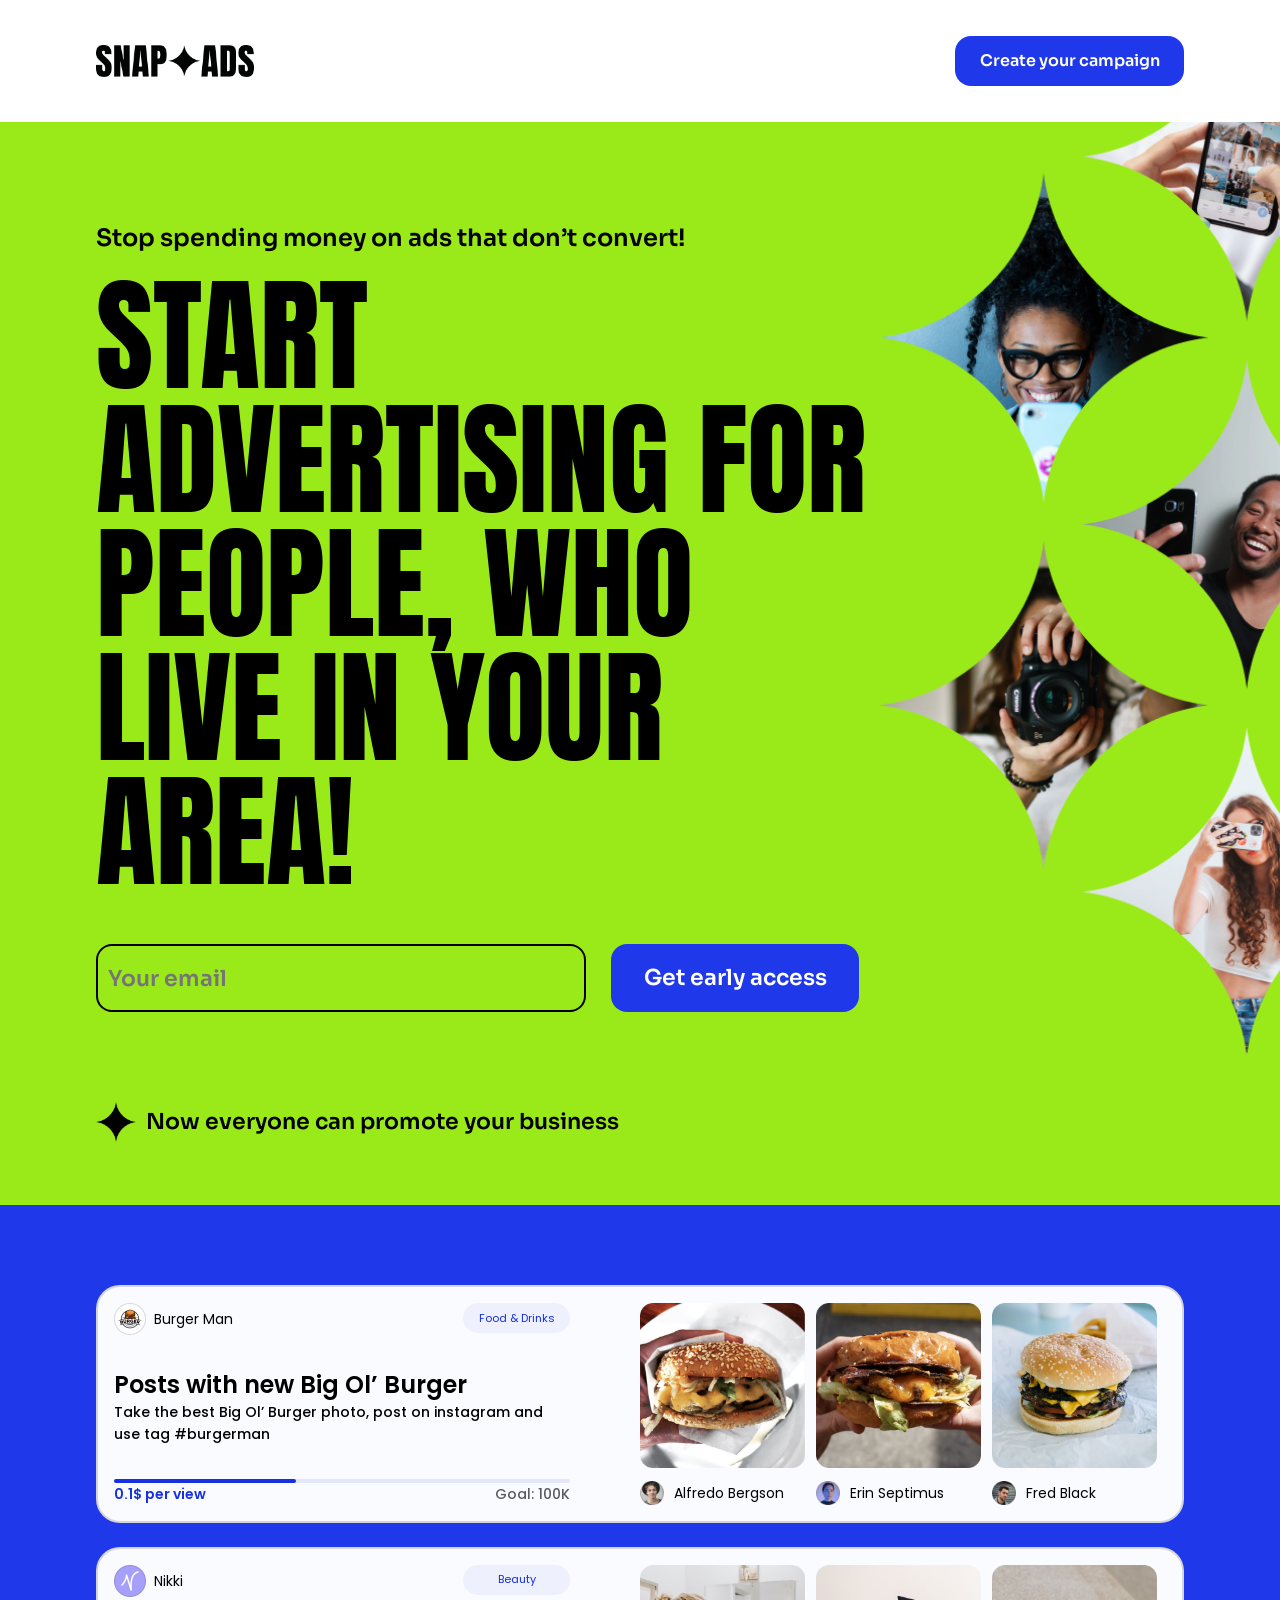
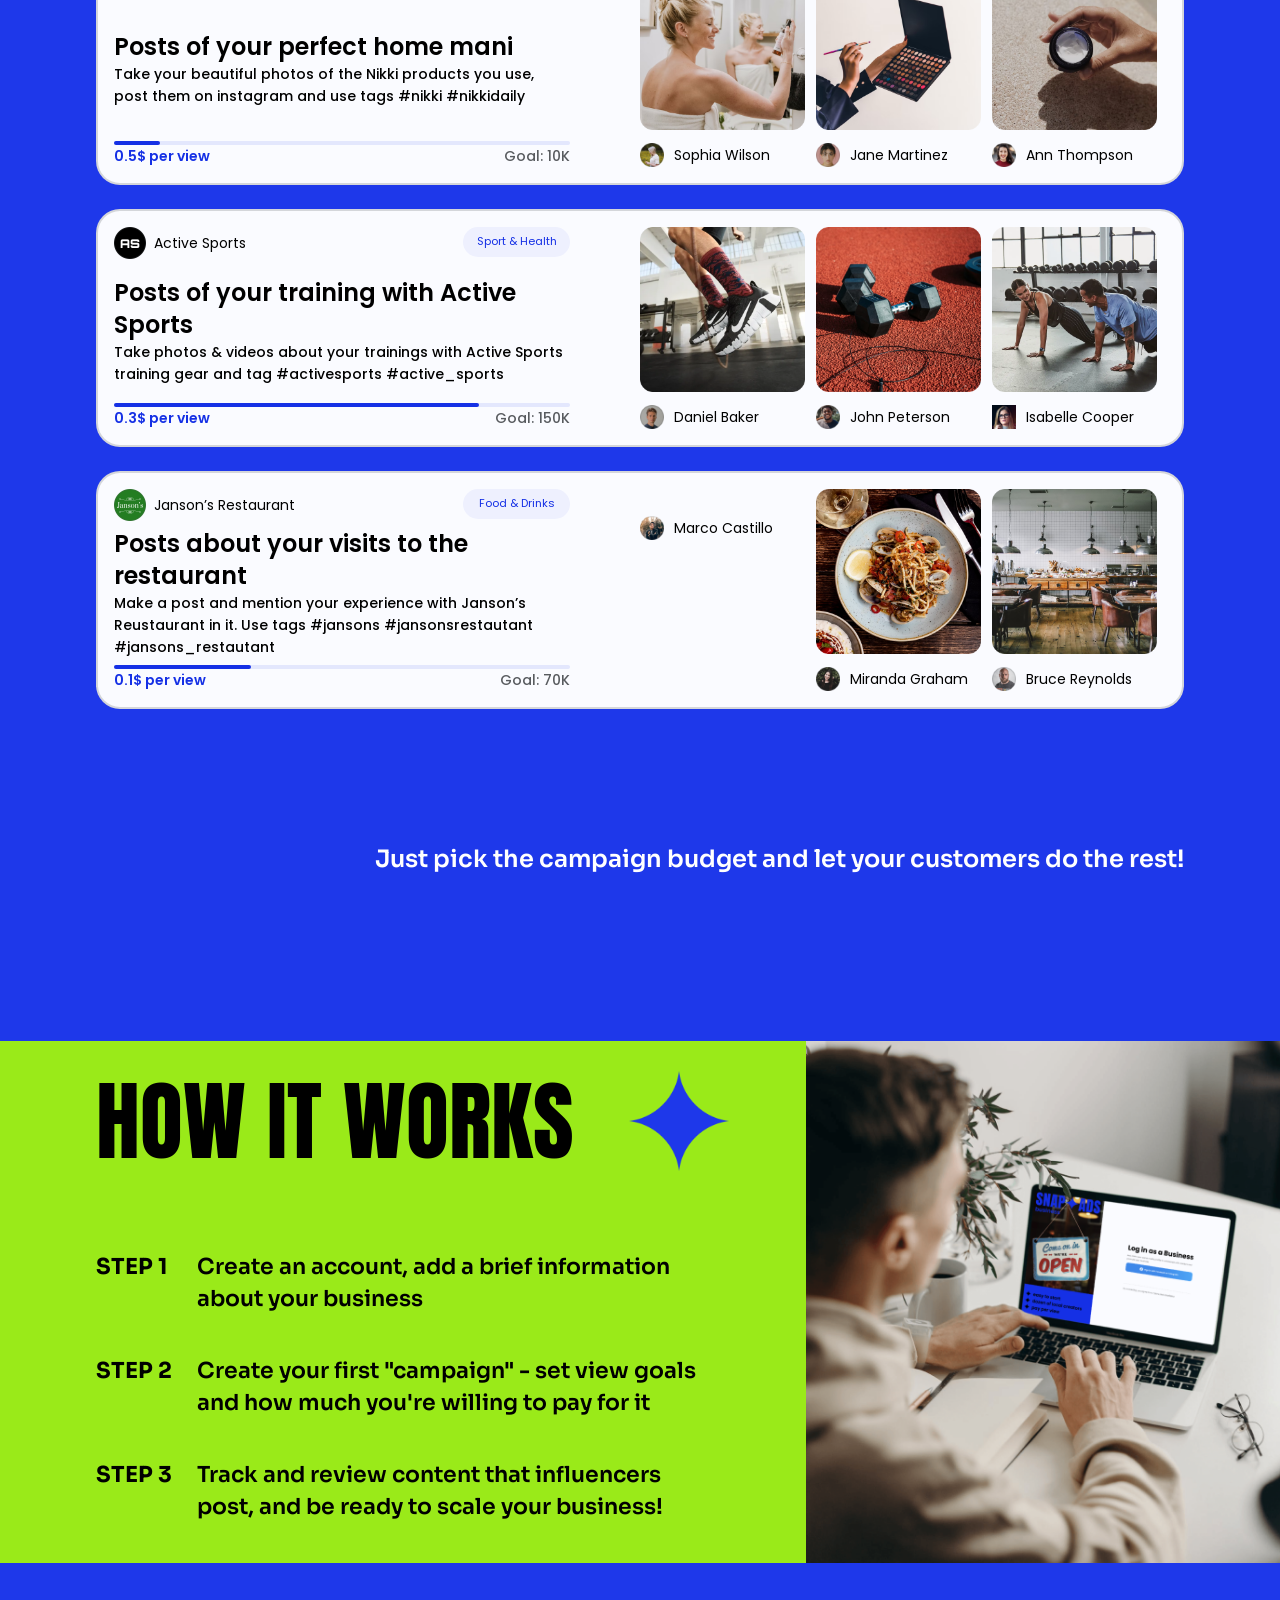
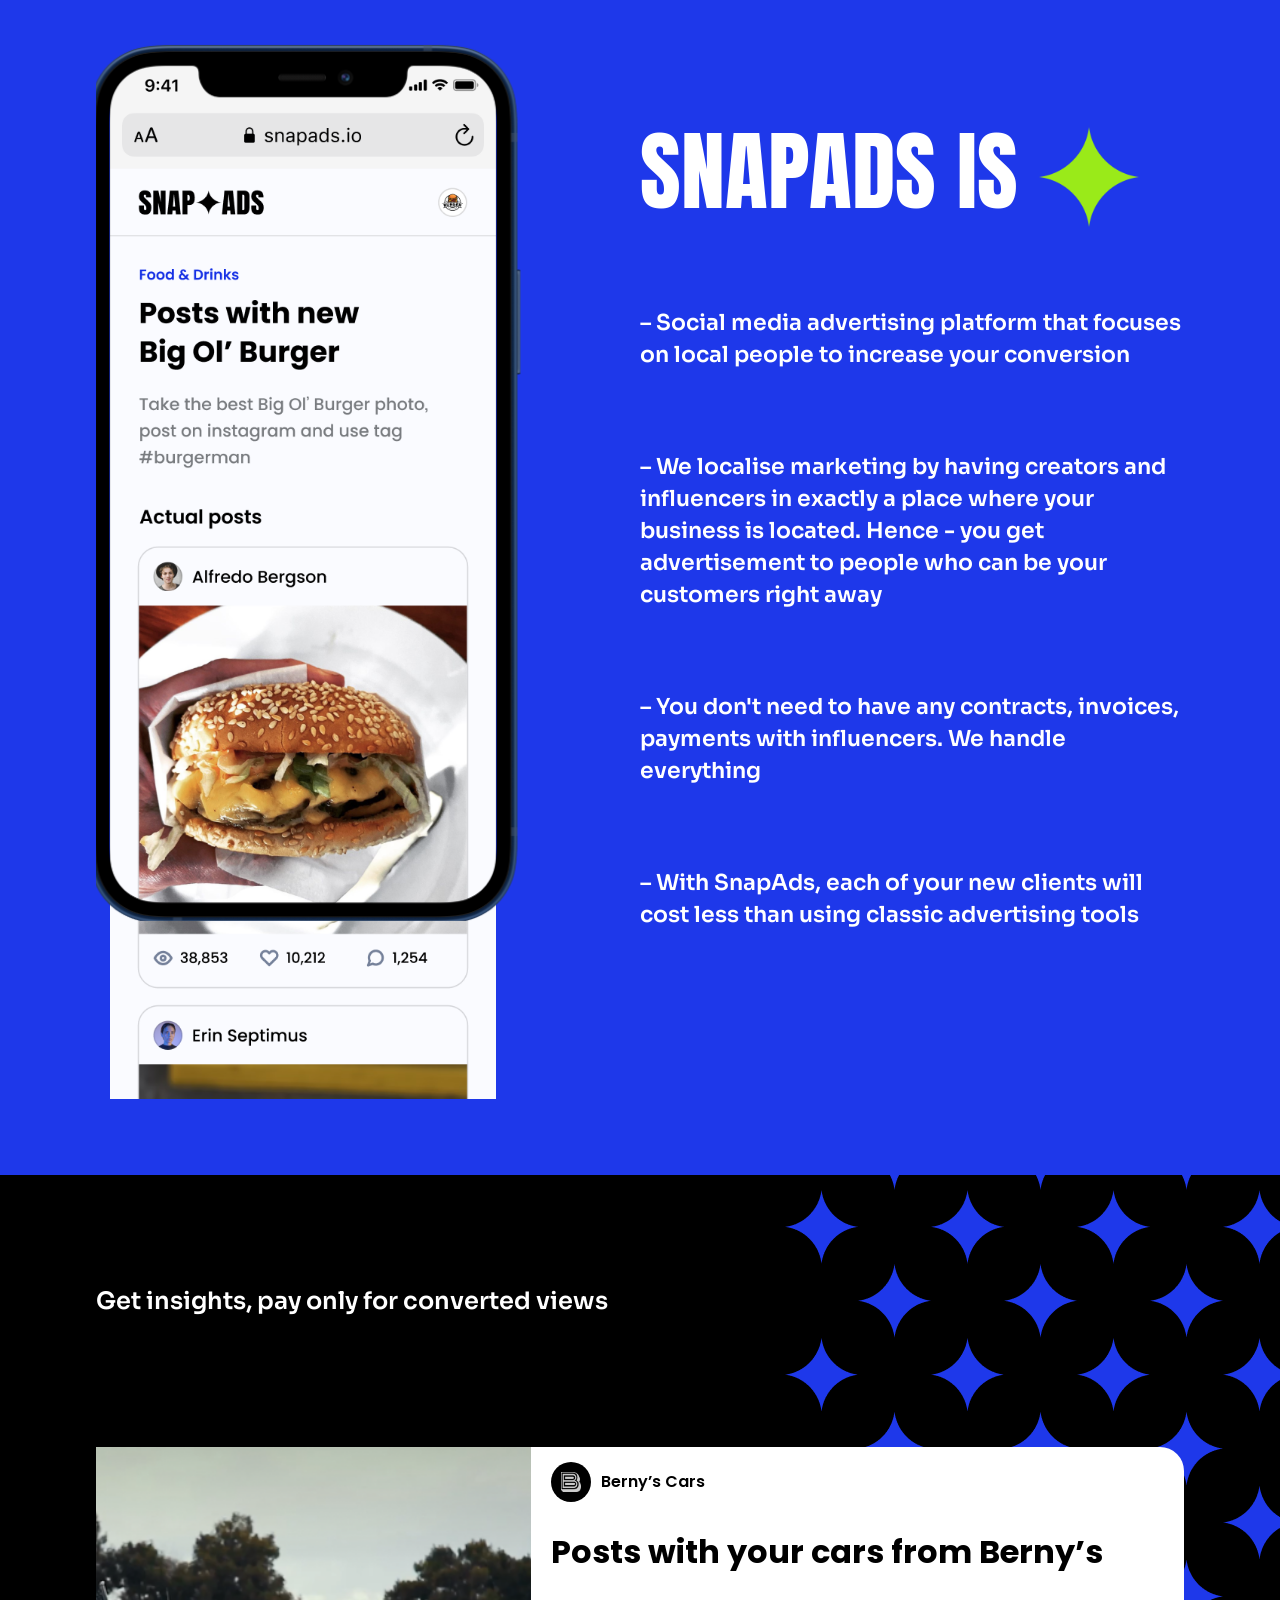
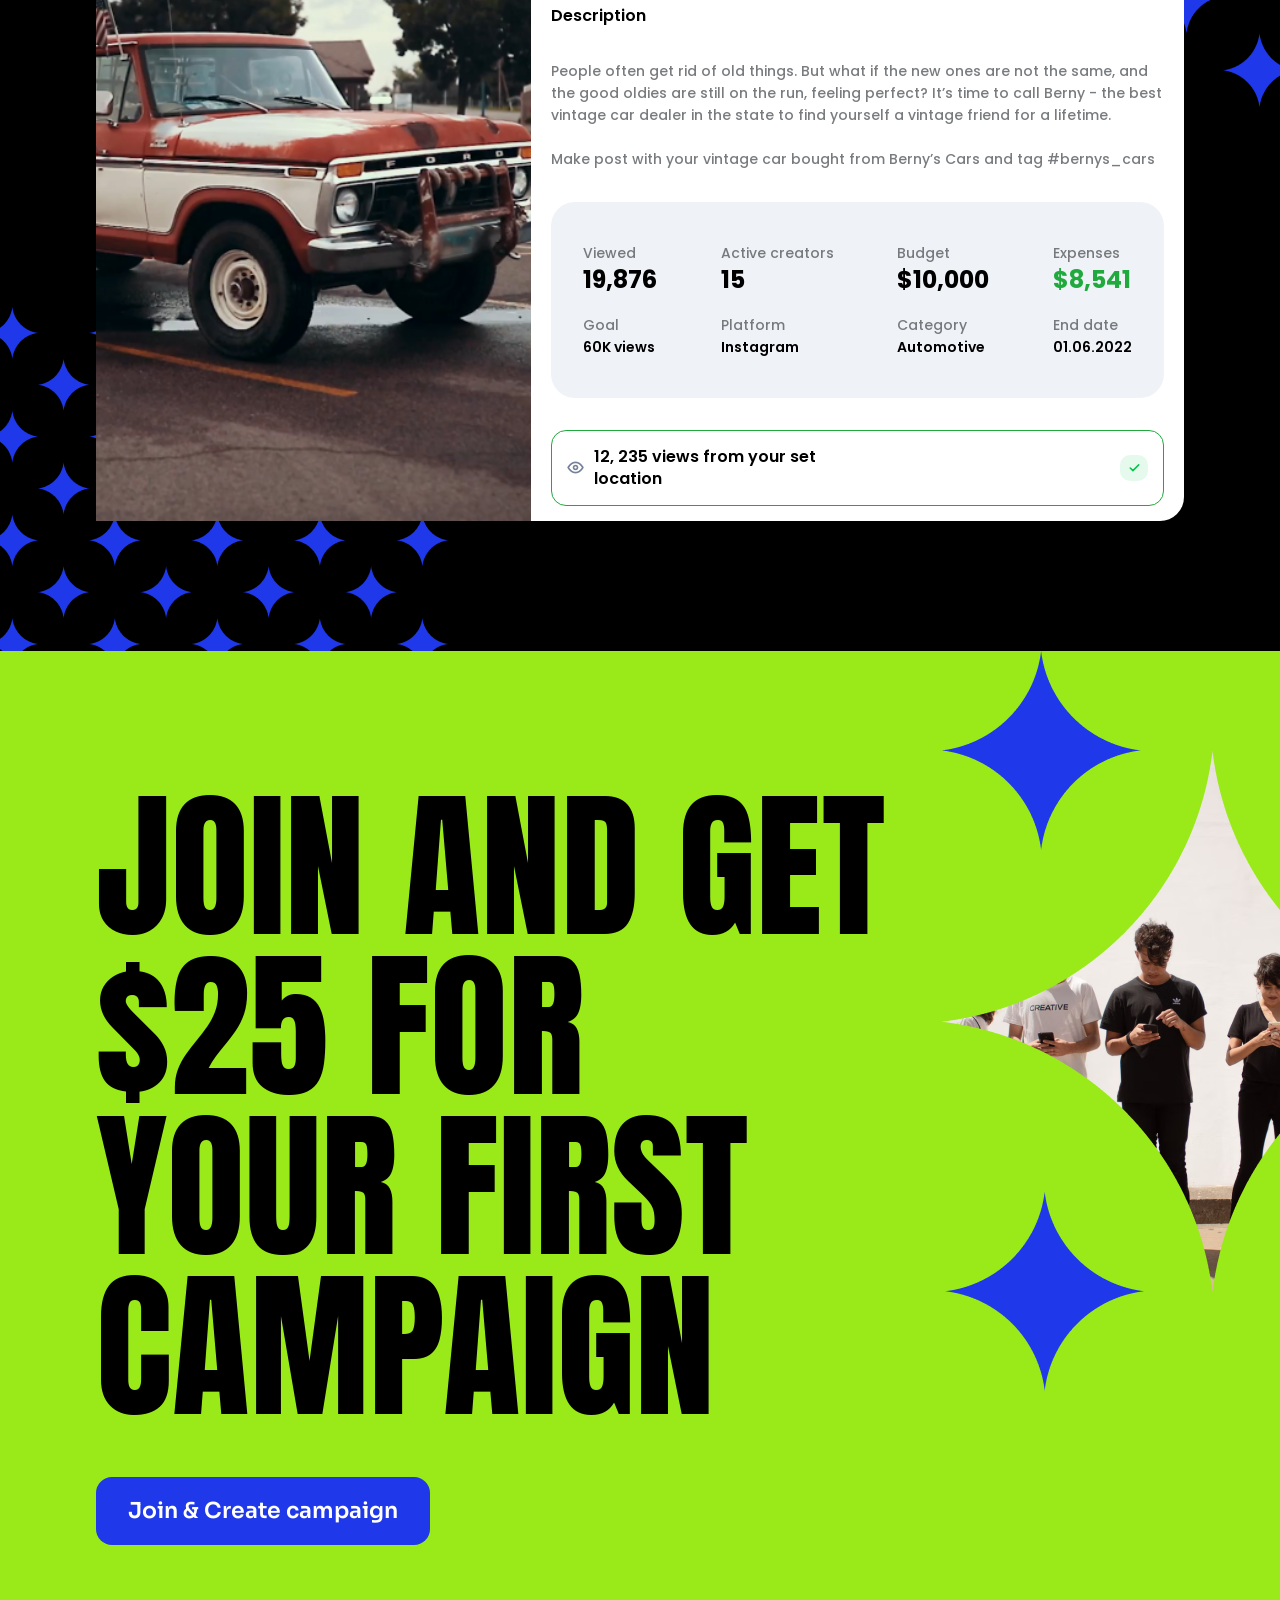
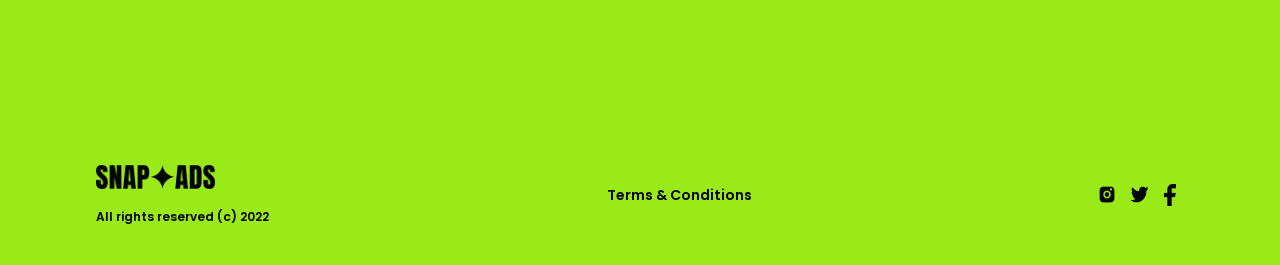
==== commit 807b5922: "fix" ====
--- a/snapads_start_page/index.html
+++ b/snapads_start_page/index.html
@@ -353,10 +353,10 @@
         <div class="views">
             <div class="wrapper__vivews">
                 <div class="views__starsr">
-                    <img src="/SnapAds Start page/img/Union.png" alt="">
+                    <img src="img/Union.png" alt="">
                 </div>
                 <div class="views__starsl">
-                    <img src="/SnapAds Start page/img/Union (1).png" alt="">
+                    <img src="img/Union (1).png" alt="">
                 </div>
                 <div class="container">
                     <p class="views__text">Get insights, pay only for converted views</p>
@@ -368,7 +368,7 @@
                             <div class="columns__info">
                                 <div class="info__user">
                                     <div class="info__logo">
-                                        <img class="info__logo-img" src="/SnapAds Start page/img/B.png" alt="">
+                                        <img class="info__logo-img" src="img/B.png" alt="">
                                     </div>
                                     <div class="info__name">Berny’s Cars</div>
                                 </div>
@@ -410,11 +410,11 @@
                             </div>
                             <div class="columns__view">
                                 <div class="view__eye">
-                                    <img class="view__eye-img" src="/SnapAds Start page/img/Group 3.png" alt="">
+                                    <img class="view__eye-img" src="img/Group 3.png" alt="">
                                 </div>
                                 <div class="view__text">12, 235 views from your set location</div>
                                 <div class="view__done">
-                                    <img class="view__done-img" src="/SnapAds Start page/img/Vector.svg" alt="">
+                                    <img class="view__done-img" src="img/Vector.svg" alt="">
                                 </div>
                             </div>
                         </div>
@@ -426,7 +426,7 @@
         <div class="join">
             <div class="wrapper__join">
                 <div class="join__img">
-                    <img class="join__img-img" src="/SnapAds Start page/img/stars__three.png" alt="">
+                    <img class="join__img-img" src="img/stars__three.png" alt="">
                 </div>
                 <div class="container">
                     <div class="join__title">JOIN AND GET
@@ -443,7 +443,7 @@
                 <div class="footer">
 
                     <div class="footer__logo">
-                        <img class="footer__img" src="/SnapAds Start page/img/Logo.png"></img>
+                        <img class="footer__img" src="img/Logo.png"></img>
                         <div class="footer__logo-text">
                             All rights reserved (c) 2022
                         </div>
@@ -454,9 +454,9 @@
                         </a>
                     </div>
                     <div class="footer__social">
-                        <a href=""><img class="footer__social-icon" src="/SnapAds Start page/img/inst.png" alt=""></a>
-                        <a href=""><img class="footer__social-icon" src="/SnapAds Start page/img/twi.png" alt=""></a>
-                        <a href=""><img class="footer__social-icon_f" src="/SnapAds Start page/img/fac.png" alt=""></a>
+                        <a href=""><img class="footer__social-icon" src="img/inst.png" alt=""></a>
+                        <a href=""><img class="footer__social-icon" src="img/twi.png" alt=""></a>
+                        <a href=""><img class="footer__social-icon_f" src="img/fac.png" alt=""></a>
                     </div>
                 </div>
             </div>
